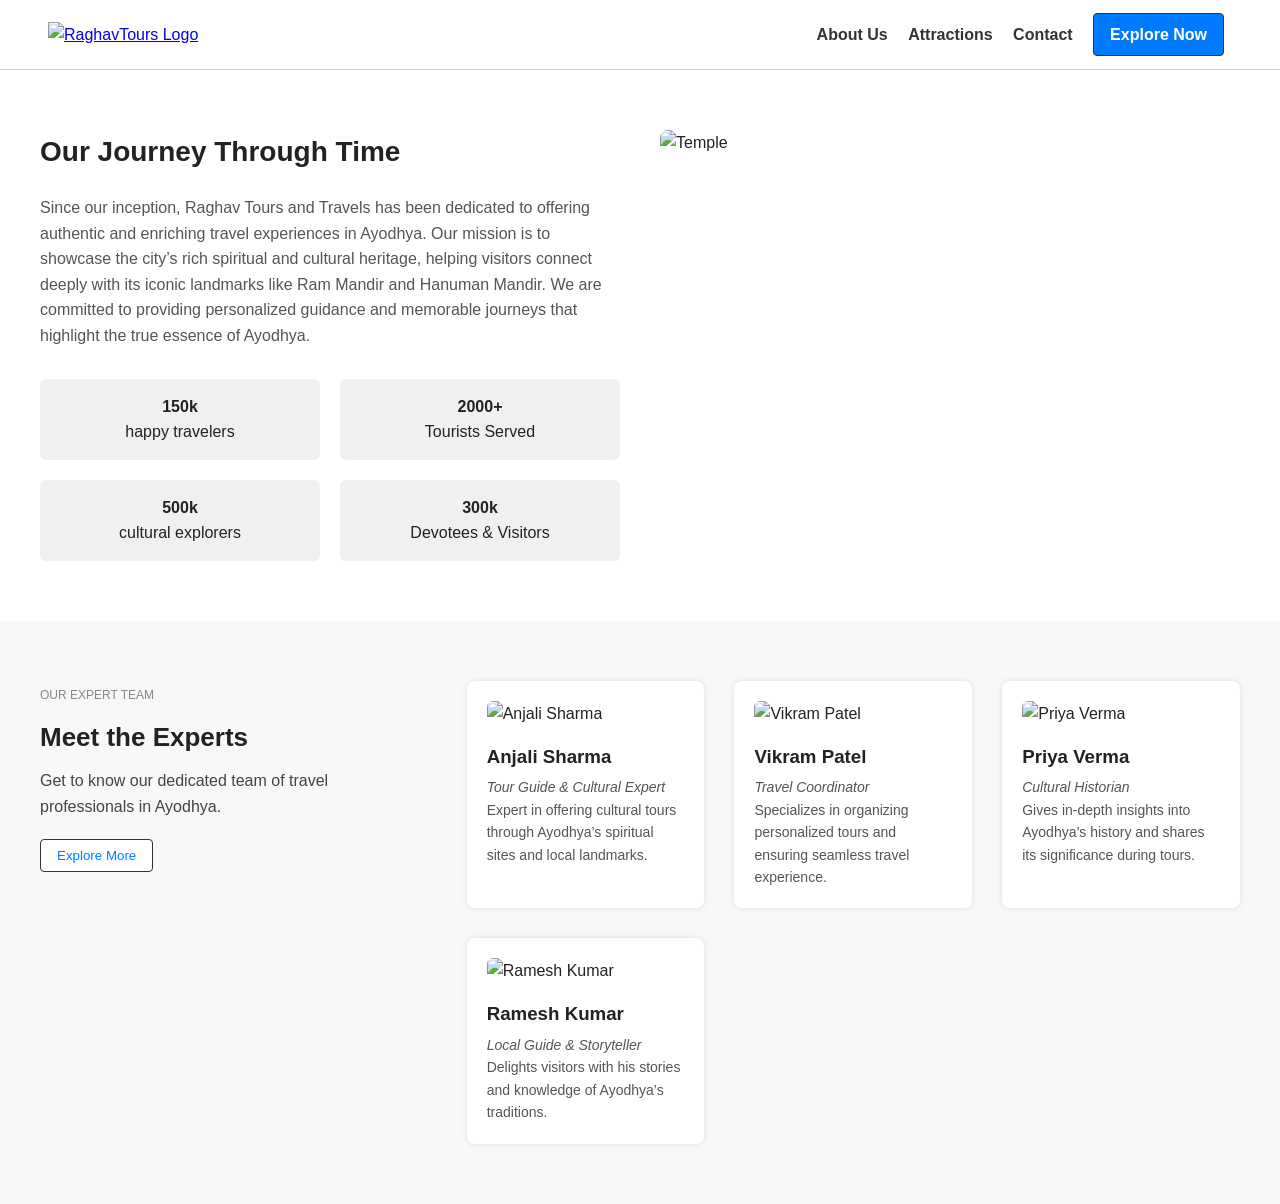
==== about-me/about-me.html @ b932526a "1st commit 1st commit for all files. booking is under development" ====
<!DOCTYPE html>
<html lang="en">
<head>
  <meta charset="UTF-8" />
  <meta name="viewport" content="width=device-width, initial-scale=1.0"/>
  <title>RaghavTours</title>
  <link rel="stylesheet" href="about-me-styles.css" />
</head>
<body>

  <!-- Header -->
  <header>
      <div class="logo-container">
        <a href="D:\PROJ_1\PROJ_3\index.html"><img src="D:\PROJ_1\PROJ_3\logo.png" alt="RaghavTours Logo" class="logo" /></a>
      </div>
      <nav>
        <a href="D:\PROJ_1\PROJ_3\about-me\about-me.html">About Us</a>
        <a href="#attractions">Attractions</a>
        <a href="D:\PROJ_1\PROJ_3\contact-us\contact-us.html">Contact</a>
        
        <a href="#" class="btn primary">Explore Now</a>
      </nav>
    </header>

  <!-- Journey Section -->
  <section class="journey">
    <div class="journey-text">
      <h2>Our Journey Through Time</h2>
      <p>
        Since our inception, Raghav Tours and Travels has been dedicated to offering authentic and enriching travel experiences in Ayodhya. Our mission is to showcase the city’s rich spiritual and cultural heritage, helping visitors connect deeply with its iconic landmarks like Ram Mandir and Hanuman Mandir. We are committed to providing personalized guidance and memorable journeys that highlight the true essence of Ayodhya.
      </p>
      <div class="stats">
        <div><strong>150k</strong><br/>happy travelers</div>
        <div><strong>2000+</strong><br/>Tourists Served</div>
        <div><strong>500k</strong><br/>cultural explorers</div>
        <div><strong>300k</strong><br/>Devotees & Visitors</div>
      </div>
    </div>
    <div class="journey-img-container">
      <img src="D:\PROJ_1\PROJ_3\refer\refer-about-me\ram-temple.webp" alt="Temple" class="journey-img" />
    </div>
  </section>

  <!-- Experts Section -->
  <section class="experts">
    <div class="experts-container">
      <div class="experts-text">
        <small>OUR EXPERT TEAM</small>
        <h2>Meet the Experts</h2>
        <p>Get to know our dedicated team of travel professionals in Ayodhya.</p>
        <button class="btn">Explore More</button>
      </div>
      <div class="team">
        <div class="card">
          <img src="https://source.unsplash.com/200x200/?indian-woman,temple" alt="Anjali Sharma" />
          <h3>Anjali Sharma</h3>
          <p><em>Tour Guide & Cultural Expert</em></p>
          <p>Expert in offering cultural tours through Ayodhya’s spiritual sites and local landmarks.</p>
        </div>
        <div class="card">
          <img src="https://source.unsplash.com/200x200/?man,map" alt="Vikram Patel" />
          <h3>Vikram Patel</h3>
          <p><em>Travel Coordinator</em></p>
          <p>Specializes in organizing personalized tours and ensuring seamless travel experience.</p>
        </div>
        <div class="card">
          <img src="https://source.unsplash.com/200x200/?woman,reading" alt="Priya Verma" />
          <h3>Priya Verma</h3>
          <p><em>Cultural Historian</em></p>
          <p>Gives in-depth insights into Ayodhya’s history and shares its significance during tours.</p>
        </div>
        <div class="card">
          <img src="https://source.unsplash.com/200x200/?indian-man,street" alt="Ramesh Kumar" />
          <h3>Ramesh Kumar</h3>
          <p><em>Local Guide & Storyteller</em></p>
          <p>Delights visitors with his stories and knowledge of Ayodhya’s traditions.</p>
        </div>
      </div>
    </div>
  </section>

</body>
</html>
---- about-me/about-me-styles.css ----
* {
  box-sizing: border-box;
  margin: 0;
  padding: 0;
}

body {
  font-family: 'Segoe UI', sans-serif;
  line-height: 1.6;
  color: #222;
  background: #fff;
}

header {
    display: flex;
    justify-content: space-between;
    align-items: center;
    padding: 0.3rem 3rem;
    border-bottom: 1px solid #ccc;
    flex-wrap: wrap;
}

header h1 {
    font-family: 'Playfair Display', serif;
    font-weight: 800;
    font-size: 1.5rem;
}

nav a {
    margin: 0.5rem 0.5rem;
    text-decoration: none;
    color: #333;
    font-weight: 600;
    display: inline-block;
}

.btn {
    padding: 0.5rem 1rem;
    border: 1px solid #007bff;
    color: #007bff;
    background: transparent;
    border-radius: 4px;
    text-decoration: none;
}

.btn.primary {
    background: #007bff;
    color: #fff;
}

.logo-container {
  display: flex;
  align-items: center;
  gap: 10px;
}

.logo {
  height: 80px;
  width: auto;
}


/* Journey Section */
.journey {
  display: flex;
  padding: 60px 40px;
  align-items: flex-start;
  gap: 40px;
  flex-wrap: wrap;
}

.journey-text {
  flex: 1;
  min-width: 300px;
}

.journey-text h2 {
  font-size: 28px;
  margin-bottom: 20px;
}

.journey-text p {
  margin-bottom: 30px;
  color: #555;
}

.stats {
  display: grid;
  grid-template-columns: repeat(2, 1fr);
  gap: 20px;
}

.stats div {
  background: #f0f0f0;
  padding: 15px;
  text-align: center;
  border-radius: 6px;
}

.journey-img-container {
  flex: 1;
  min-width: 300px;
  display: flex;
  justify-content: flex;
}

.journey-img {
  max-width: 100%;
  height: auto;
  border-radius: 8px;
  width: 500px; 
}


/* Experts Section */
.experts {
  background: #f8f8f8;
  padding: 60px 40px;
}

.experts-container {
  display: flex;
  flex-wrap: wrap;
  gap: 40px;
}

.experts-text {
  flex: 1;
  min-width: 250px;
}

.experts-text small {
  font-size: 12px;
  color: #888;
  text-transform: uppercase;
}

.experts-text h2 {
  font-size: 26px;
  margin: 10px 0;
}

.experts-text p {
  margin-bottom: 10px;
  color: #444;
}

.experts-text .btn {
  margin-top: 10px;
}

.team {
  flex: 2;
  display: grid;
  grid-template-columns: repeat(auto-fit, minmax(220px, 1fr));
  gap: 30px;
}

.card {
  background: white;
  padding: 20px;
  border-radius: 8px;
  box-shadow: 0 0 6px rgba(0, 0, 0, 0.1);
  text-align: left;
}

.card img {
  width: 100%;
  border-radius: 6px;
  margin-bottom: 15px;
}

.card h3 {
  margin-bottom: 5px;
}

.card p {
  color: #555;
  font-size: 14px;
}

.btn {
  padding: 8px 16px;
  border: 1px solid #333;
  background: white;
  cursor: pointer;
}

/* ----------------------------------------
   Responsive Design for All Devices
-------------------------------------------*/

/* Tablets (portrait) and below */
@media (max-width: 992px) {
  header {
    flex-direction: column;
    align-items: flex-start;
  }

  nav {
    display: flex;
    flex-wrap: wrap;
    margin-top: 10px;
  }

  .journey {
    flex-direction: column;
    align-items: center;
  }

  .journey-img-container {
    justify-content: center;
  }

  .experts-container {
    flex-direction: column;
    align-items: center;
  }

  .experts-text {
    text-align: center;
  }

  .team {
    grid-template-columns: repeat(auto-fit, minmax(200px, 1fr));
  }
}

/* Phones (landscape and portrait) */
@media (max-width: 768px) {
  .stats {
    grid-template-columns: 1fr;
    text-align: center;
  }

  .journey {
    padding: 30px 20px;
  }

  .experts {
    padding: 30px 20px;
  }

  .btn {
    display: inline-block;
    margin: 5px 0;
  }

  nav a {
    margin: 5px;
  }
}

/* Extra small phones (like old iPhones) */
@media (max-width: 576px) {
  header {
    padding: 1rem;
  }

  .logo {
    height: 60px;
  }

  .journey-text h2,
  .experts-text h2 {
    font-size: 22px;
  }

  .card p {
    font-size: 13px;
  }
}
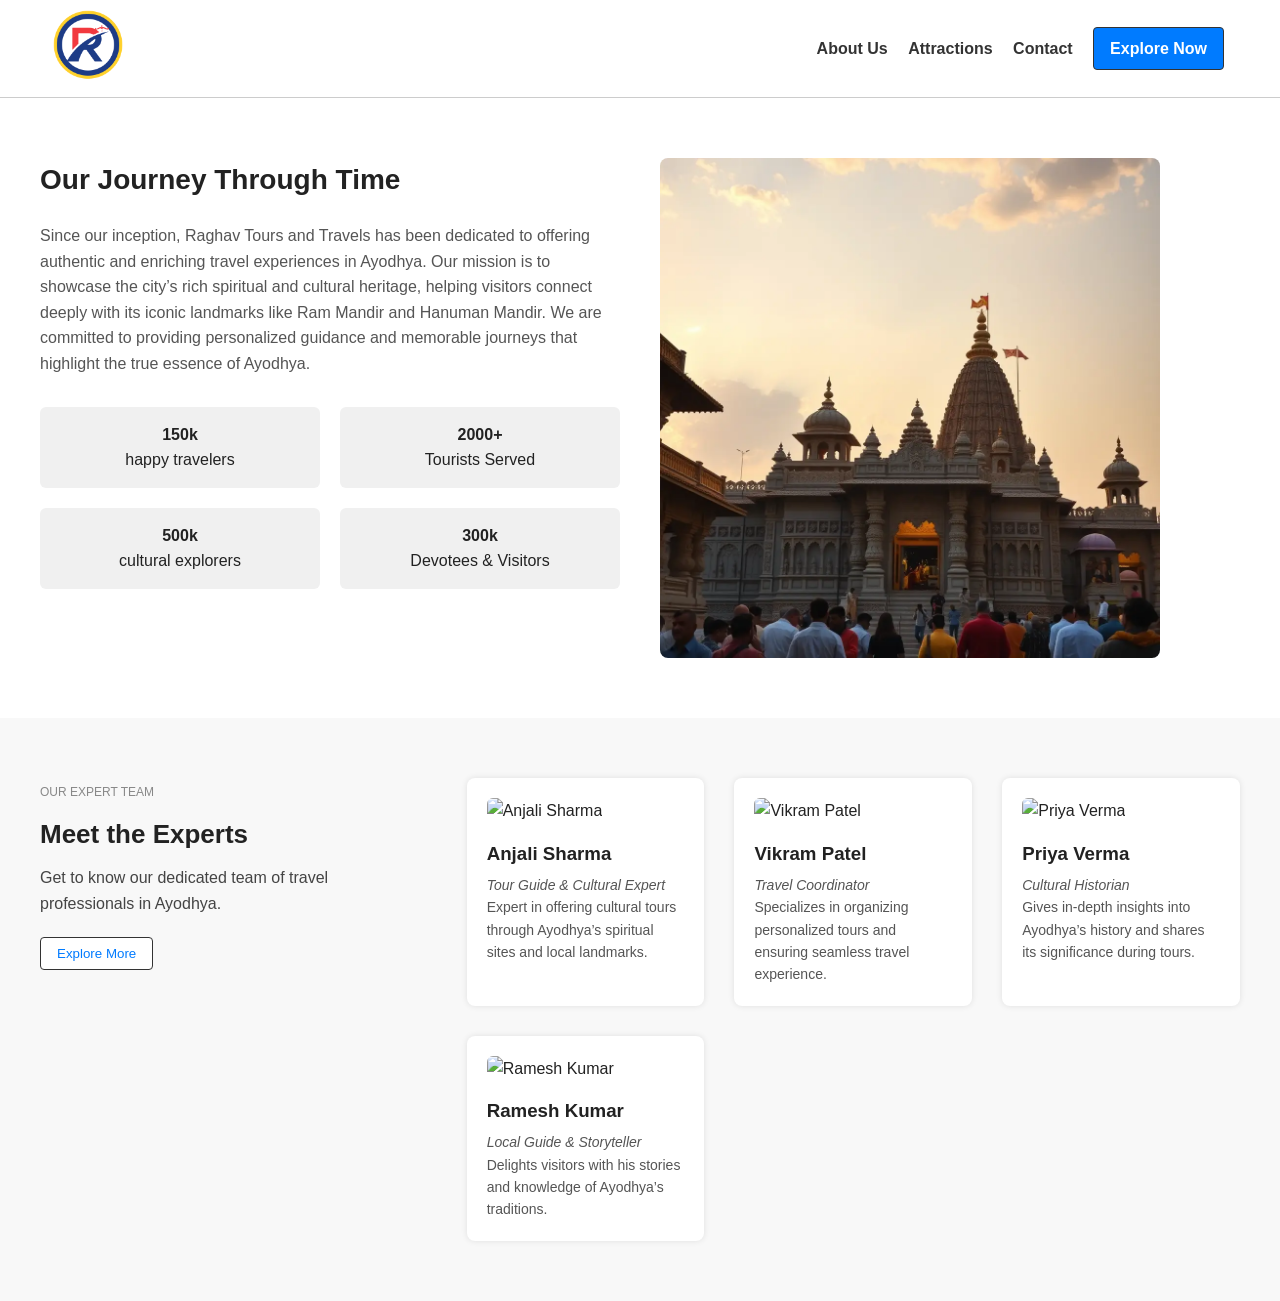
==== commit 6297b0ab: "repairing directories directories ki location sahi se likhi h" ====
--- a/about-me/about-me.html
+++ b/about-me/about-me.html
@@ -11,12 +11,12 @@
   <!-- Header -->
   <header>
       <div class="logo-container">
-        <a href="D:\PROJ_1\PROJ_3\index.html"><img src="D:\PROJ_1\PROJ_3\logo.png" alt="RaghavTours Logo" class="logo" /></a>
+        <a href="..\index.html"><img src="..\logo.png" alt="RaghavTours Logo" class="logo" /></a>
       </div>
       <nav>
-        <a href="D:\PROJ_1\PROJ_3\about-me\about-me.html">About Us</a>
+        <a href="..\about-me\about-me.html">About Us</a>
         <a href="#attractions">Attractions</a>
-        <a href="D:\PROJ_1\PROJ_3\contact-us\contact-us.html">Contact</a>
+        <a href="..\contact-us\contact-us.html">Contact</a>
         
         <a href="#" class="btn primary">Explore Now</a>
       </nav>
@@ -37,7 +37,7 @@
       </div>
     </div>
     <div class="journey-img-container">
-      <img src="D:\PROJ_1\PROJ_3\refer\refer-about-me\ram-temple.webp" alt="Temple" class="journey-img" />
+      <img src="..\refer\refer-about-me\ram-temple.webp" alt="Temple" class="journey-img" />
     </div>
   </section>
 
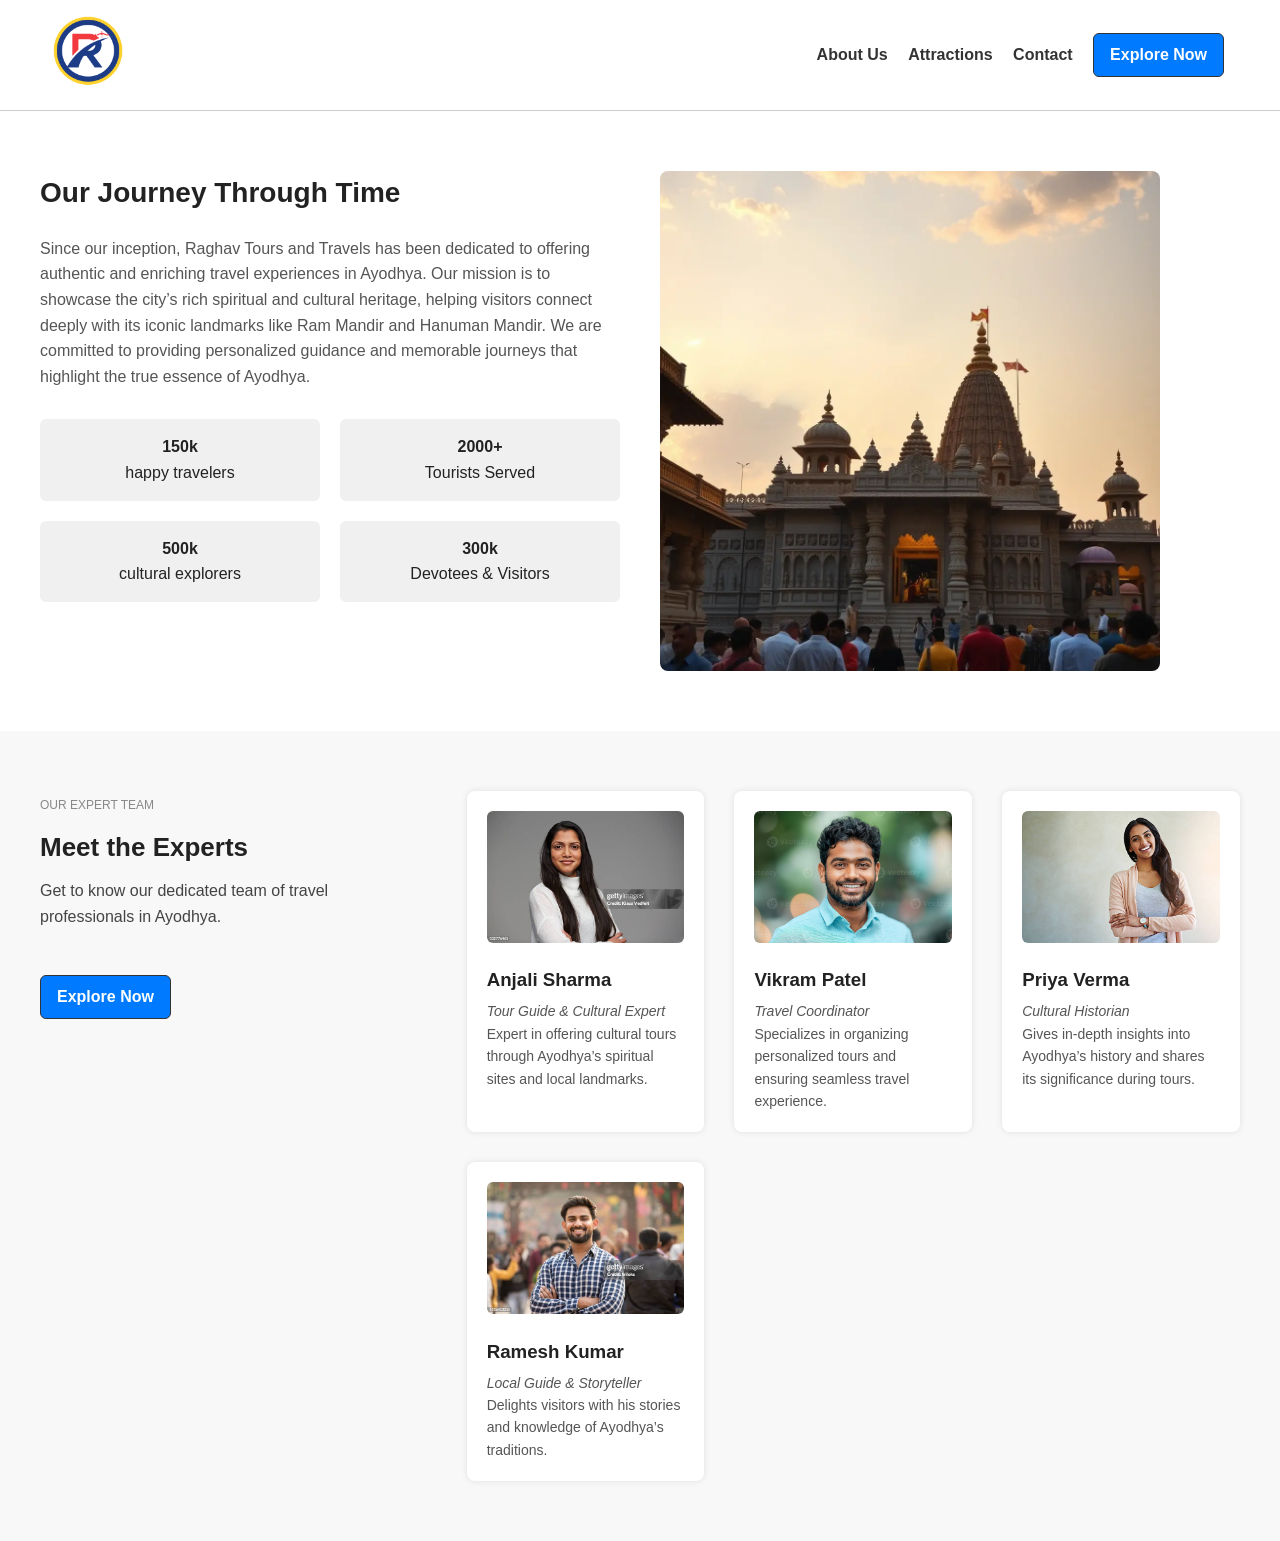
==== commit 4d00c0d7: "header,directories, overall effects header updated, directories corrected, overall effects added" ====
--- a/about-me/about-me.html
+++ b/about-me/about-me.html
@@ -47,30 +47,30 @@
       <div class="experts-text">
         <small>OUR EXPERT TEAM</small>
         <h2>Meet the Experts</h2>
-        <p>Get to know our dedicated team of travel professionals in Ayodhya.</p>
-        <button class="btn">Explore More</button>
+        <p>Get to know our dedicated team of travel professionals in Ayodhya.</p><br>
+        <a href="#" class="btn primary">Explore Now</a>
       </div>
       <div class="team">
         <div class="card">
-          <img src="https://source.unsplash.com/200x200/?indian-woman,temple" alt="Anjali Sharma" />
+          <img src="../refer/employees/anjali-sharma.jpg" alt="Anjali Sharma" />
           <h3>Anjali Sharma</h3>
           <p><em>Tour Guide & Cultural Expert</em></p>
           <p>Expert in offering cultural tours through Ayodhya’s spiritual sites and local landmarks.</p>
         </div>
         <div class="card">
-          <img src="https://source.unsplash.com/200x200/?man,map" alt="Vikram Patel" />
+          <img src="../refer/employees/Vikram-Patel.jpg" alt="Vikram Patel" />
           <h3>Vikram Patel</h3>
           <p><em>Travel Coordinator</em></p>
           <p>Specializes in organizing personalized tours and ensuring seamless travel experience.</p>
         </div>
         <div class="card">
-          <img src="https://source.unsplash.com/200x200/?woman,reading" alt="Priya Verma" />
+          <img src="../refer/employees/Priya-Patel.jpg" alt="Priya Verma" />
           <h3>Priya Verma</h3>
           <p><em>Cultural Historian</em></p>
           <p>Gives in-depth insights into Ayodhya’s history and shares its significance during tours.</p>
         </div>
         <div class="card">
-          <img src="https://source.unsplash.com/200x200/?indian-man,street" alt="Ramesh Kumar" />
+          <img src="../refer/employees/Ramesh-Kumar.jpg" alt="Ramesh Kumar" />
           <h3>Ramesh Kumar</h3>
           <p><em>Local Guide & Storyteller</em></p>
           <p>Delights visitors with his stories and knowledge of Ayodhya’s traditions.</p>
@@ -79,5 +79,16 @@
     </div>
   </section>
 
+  <script>
+      window.addEventListener("scroll", function () {
+        const header = document.querySelector("header");
+        if (window.scrollY > 60) {
+          header.classList.add("shrink");
+        } else {
+          header.classList.remove("shrink");
+        }
+      });
+    </script>
+
 </body>
 </html>
--- a/about-me/about-me-styles.css
+++ b/about-me/about-me-styles.css
@@ -11,13 +11,35 @@
   background: #fff;
 }
 
+/* Base Header Style */
 header {
-    display: flex;
-    justify-content: space-between;
-    align-items: center;
-    padding: 0.3rem 3rem;
-    border-bottom: 1px solid #ccc;
-    flex-wrap: wrap;
+  position: sticky;
+  top: 0;
+  z-index: 1000;
+  background: #fff;
+  padding: 0.7rem 3rem;  
+  transition: all 0.3s ease;
+  display: flex;
+  justify-content: space-between;
+  align-items: center;
+  flex-wrap: wrap;
+  border-bottom: 1px solid #ccc;
+}
+
+/* Shrinked Header Style */
+header.shrink {
+  padding: 0.2rem 1rem;  /* smaller padding when scrolled */
+  box-shadow: 0 2px 8px rgba(0, 0, 0, 0.1);
+}
+
+/* Logo scaling */
+.logo {
+  height: 80px;
+  width: auto;
+  transition: transform 0.3s ease;
+}
+header.shrink .logo {
+  transform: scale(0.85);
 }
 
 header h1 {
@@ -34,18 +56,31 @@
     display: inline-block;
 }
 
+/* Base button style */
 .btn {
-    padding: 0.5rem 1rem;
-    border: 1px solid #007bff;
-    color: #007bff;
-    background: transparent;
-    border-radius: 4px;
-    text-decoration: none;
-}
-
+  padding: 0.5rem 1.2rem;
+  border: 2px solid #007bff;
+  color: #007bff;
+  background: transparent;
+  border-radius: 6px;
+  text-decoration: none;
+  font-weight: bold;
+  transition: all 0.3s ease;
+  display: inline-block;
+}
+
+/* Primary style for Explore Now */
 .btn.primary {
-    background: #007bff;
-    color: #fff;
+  background: #007bff;
+  color: #fff;
+}
+
+/* Hover effect for all buttons */
+.btn:hover {
+  background-color: #0056b3;
+  color: #fff;
+  transform: scale(1.05);
+  box-shadow: 0 4px 12px rgba(0, 123, 255, 0.3);
 }
 
 .logo-container {
@@ -270,3 +305,14 @@
     font-size: 13px;
   }
 }
+
+/* image styles on hovering magnify */
+.logo {
+    transition: transform 0.4s ease, box-shadow 0.3s ease;
+    border-radius: 1000px;
+}
+
+.logo:hover {
+    transform: scale(1.05);
+    box-shadow: 0 10px 20px rgba(0, 0, 0, 0.15);
+}
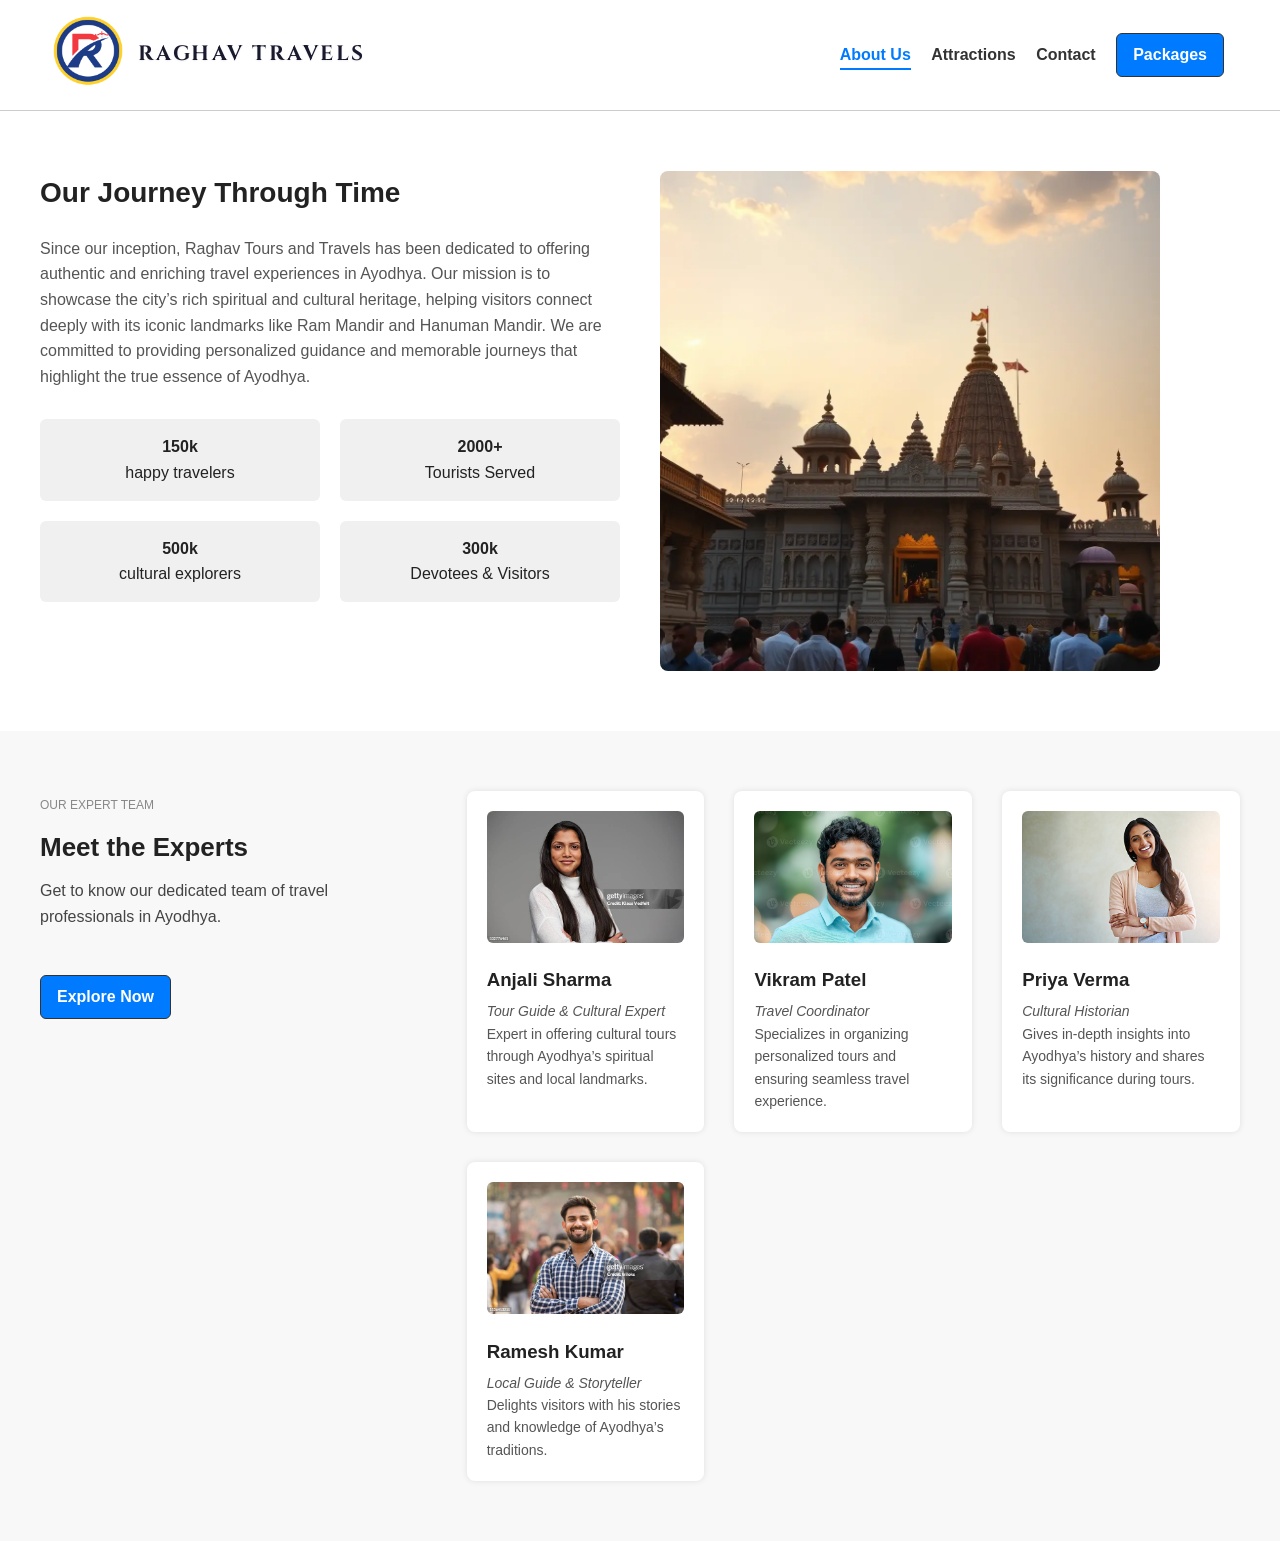
==== commit 156c59ec: "new new" ====
--- a/about-me/about-me.html
+++ b/about-me/about-me.html
@@ -4,6 +4,7 @@
   <meta charset="UTF-8" />
   <meta name="viewport" content="width=device-width, initial-scale=1.0"/>
   <title>RaghavTours</title>
+  <link href="https://fonts.googleapis.com/css2?family=Playfair+Display:wght@600;800&family=Open+Sans:wght@400;600&family=Cinzel:wght@700;900&display=swap" rel="stylesheet" />
   <link rel="stylesheet" href="about-me-styles.css" />
 </head>
 <body>
@@ -11,14 +12,15 @@
   <!-- Header -->
   <header>
       <div class="logo-container">
-        <a href="..\index.html"><img src="..\logo.png" alt="RaghavTours Logo" class="logo" /></a>
+        <a href="../index.html"><img src="../logo.png" alt="RaghavTours Logo" class="logo" /></a>
+        <span class="brand-name">RAGHAV TRAVELS</span>
       </div>
-      <nav>
-        <a href="..\about-me\about-me.html">About Us</a>
-        <a href="#attractions">Attractions</a>
-        <a href="..\contact-us\contact-us.html">Contact</a>
-        
-        <a href="#" class="btn primary">Explore Now</a>
+      <button class="nav-toggle" id="navToggle" aria-label="Toggle navigation">&#9776;</button>
+      <nav id="mainNav">
+        <a href="../about-me/about-me.html" class="active">About Us</a>
+        <a href="../attractions/attractions.html">Attractions</a>
+        <a href="../contact-us/contact-us.html">Contact</a>
+        <a href="../Packages/packages-index.html" class="btn primary">Packages</a>
       </nav>
     </header>
 
@@ -80,6 +82,9 @@
   </section>
 
   <script>
+      const navToggle = document.getElementById('navToggle');
+      const mainNav = document.getElementById('mainNav');
+      navToggle.addEventListener('click', () => mainNav.classList.toggle('open'));
       window.addEventListener("scroll", function () {
         const header = document.querySelector("header");
         if (window.scrollY > 60) {
--- a/about-me/about-me-styles.css
+++ b/about-me/about-me-styles.css
@@ -316,3 +316,60 @@
     transform: scale(1.05);
     box-shadow: 0 10px 20px rgba(0, 0, 0, 0.15);
 }
+
+/* Brand name beside logo */
+.brand-name {
+    font-family: 'Cinzel', serif;
+    font-weight: 700;
+    font-size: 1.3rem;
+    letter-spacing: 0.12em;
+    color: #1a1a2e;
+    white-space: nowrap;
+    text-shadow: 0 1px 2px rgba(0,0,0,0.07);
+    transition: font-size 0.3s;
+}
+header.shrink .brand-name { font-size: 1rem; }
+
+/* Nav underline hover */
+nav a:not(.btn) {
+    position: relative;
+    padding-bottom: 2px;
+    transition: color 0.2s;
+}
+nav a:not(.btn)::after {
+    content: '';
+    position: absolute; left: 0; bottom: 0;
+    width: 0; height: 2px;
+    background: #007bff;
+    transition: width 0.25s;
+}
+nav a:not(.btn):hover::after, nav a.active:not(.btn)::after { width: 100%; }
+nav a:not(.btn):hover, nav a.active { color: #007bff; }
+
+/* Hamburger toggle */
+.nav-toggle {
+    display: none;
+    background: none; border: none;
+    font-size: 1.7rem; cursor: pointer;
+    color: #333; padding: 0.3rem; line-height: 1;
+}
+
+@media (max-width: 768px) {
+    header { flex-wrap: nowrap; padding: 0.6rem 1.2rem; }
+    .logo-container { flex: 1; }
+    .nav-toggle { display: block; }
+    nav {
+        display: none; width: 100%;
+        flex-direction: column; align-items: flex-start;
+        padding: 0.8rem 0; border-top: 1px solid #eee;
+        margin-top: 0.5rem; background: #fff;
+    }
+    nav.open { display: flex; }
+    nav a { width: 100%; padding: 0.5rem 0; margin: 0.1rem 0; border-bottom: 1px solid #f0f0f0; }
+    nav a.btn { border: 2px solid #007bff; padding: 0.5rem 1rem; margin-top: 0.5rem; border-radius: 6px; }
+    header { flex-wrap: wrap; }
+    .brand-name { font-size: 1rem; }
+}
+@media (max-width: 480px) {
+    .brand-name { font-size: 0.85rem; letter-spacing: 0.06em; }
+}
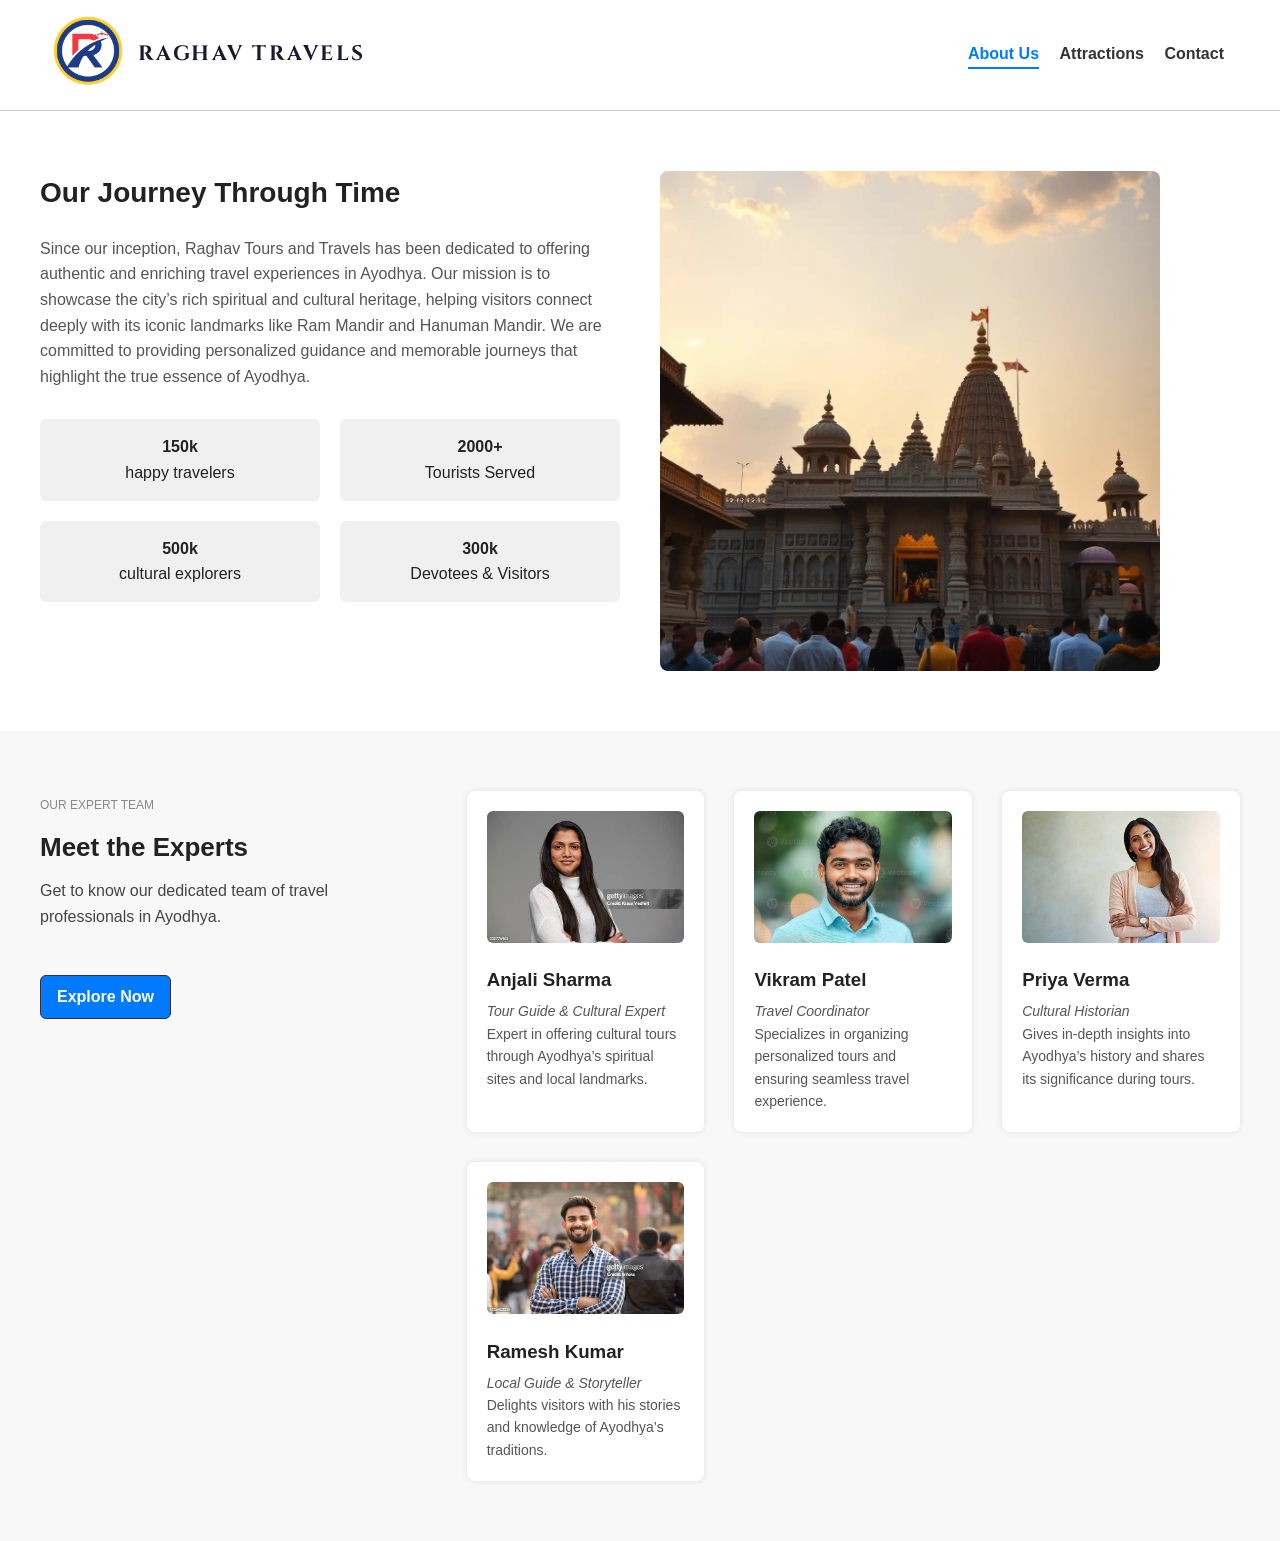
==== commit bb785a94: "buttons removeds" ====
--- a/about-me/about-me.html
+++ b/about-me/about-me.html
@@ -20,7 +20,6 @@
         <a href="../about-me/about-me.html" class="active">About Us</a>
         <a href="../attractions/attractions.html">Attractions</a>
         <a href="../contact-us/contact-us.html">Contact</a>
-        <a href="../Packages/packages-index.html" class="btn primary">Packages</a>
       </nav>
     </header>
 
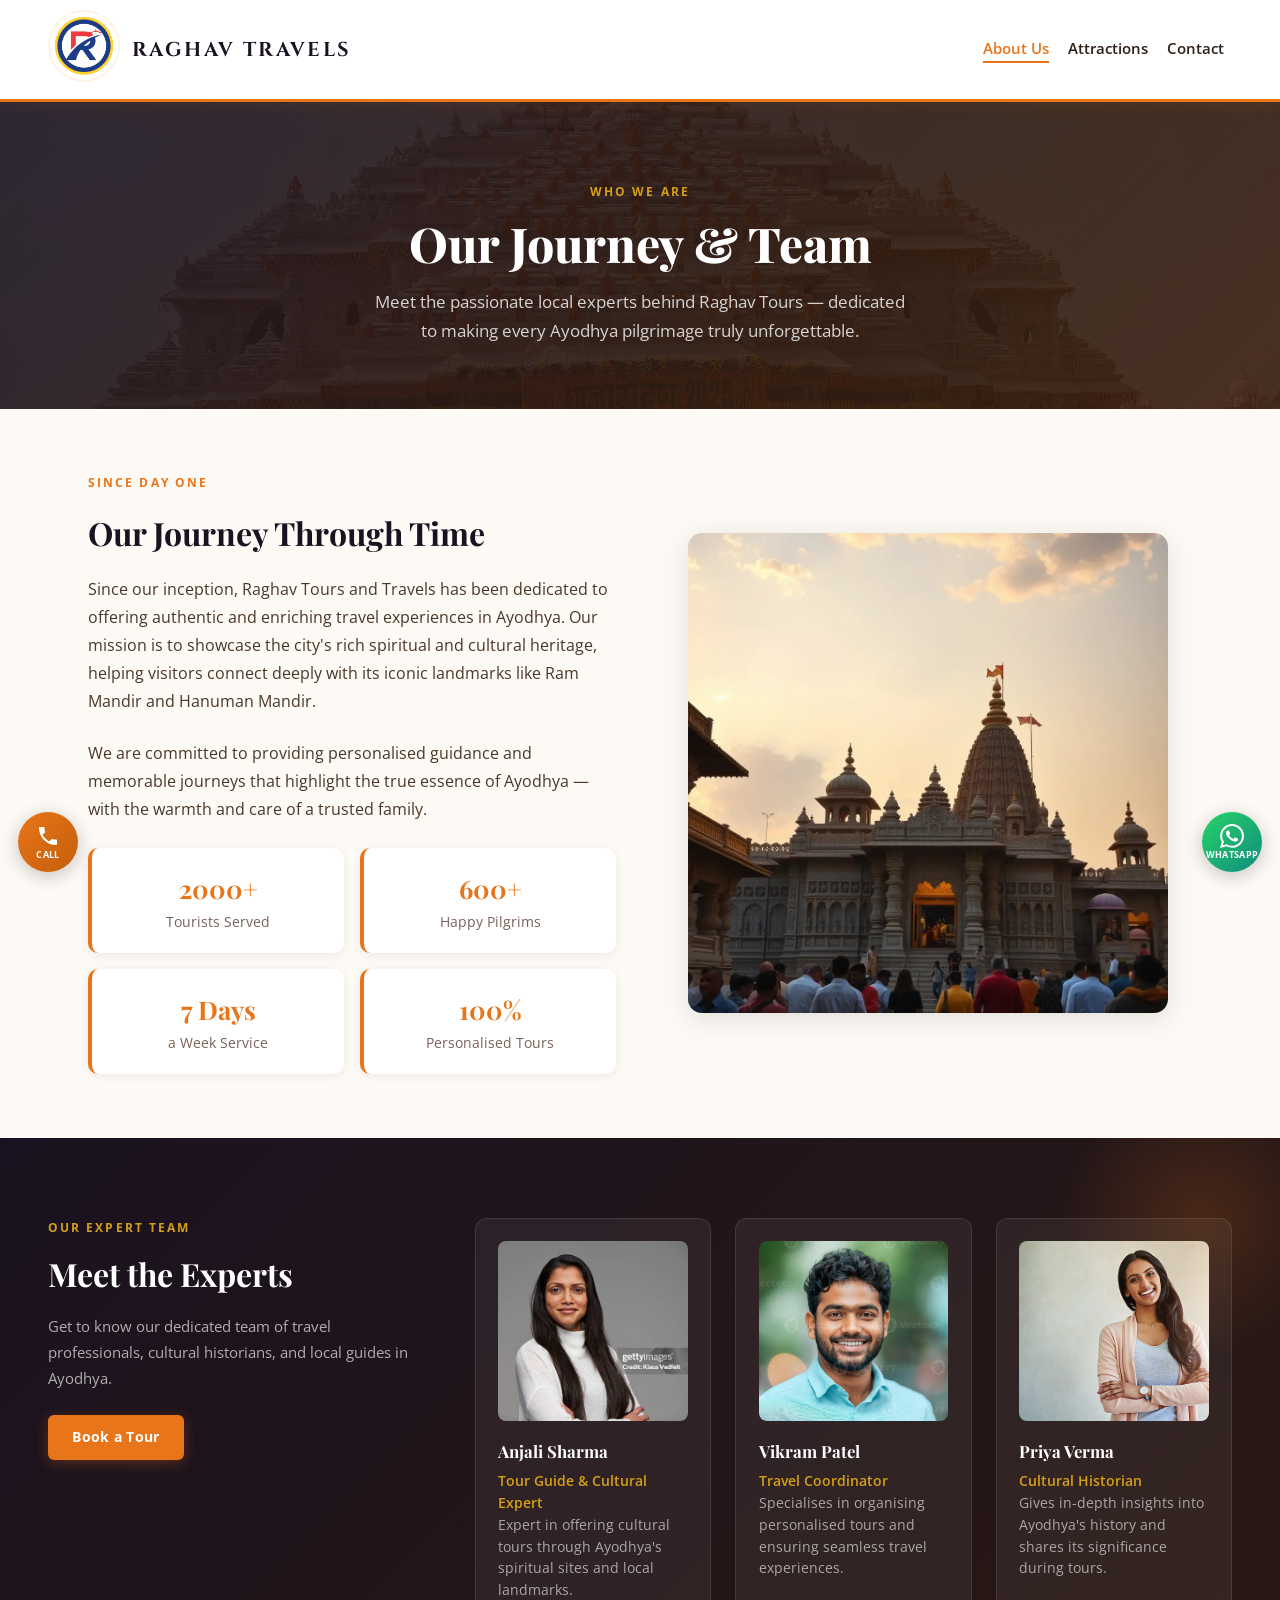
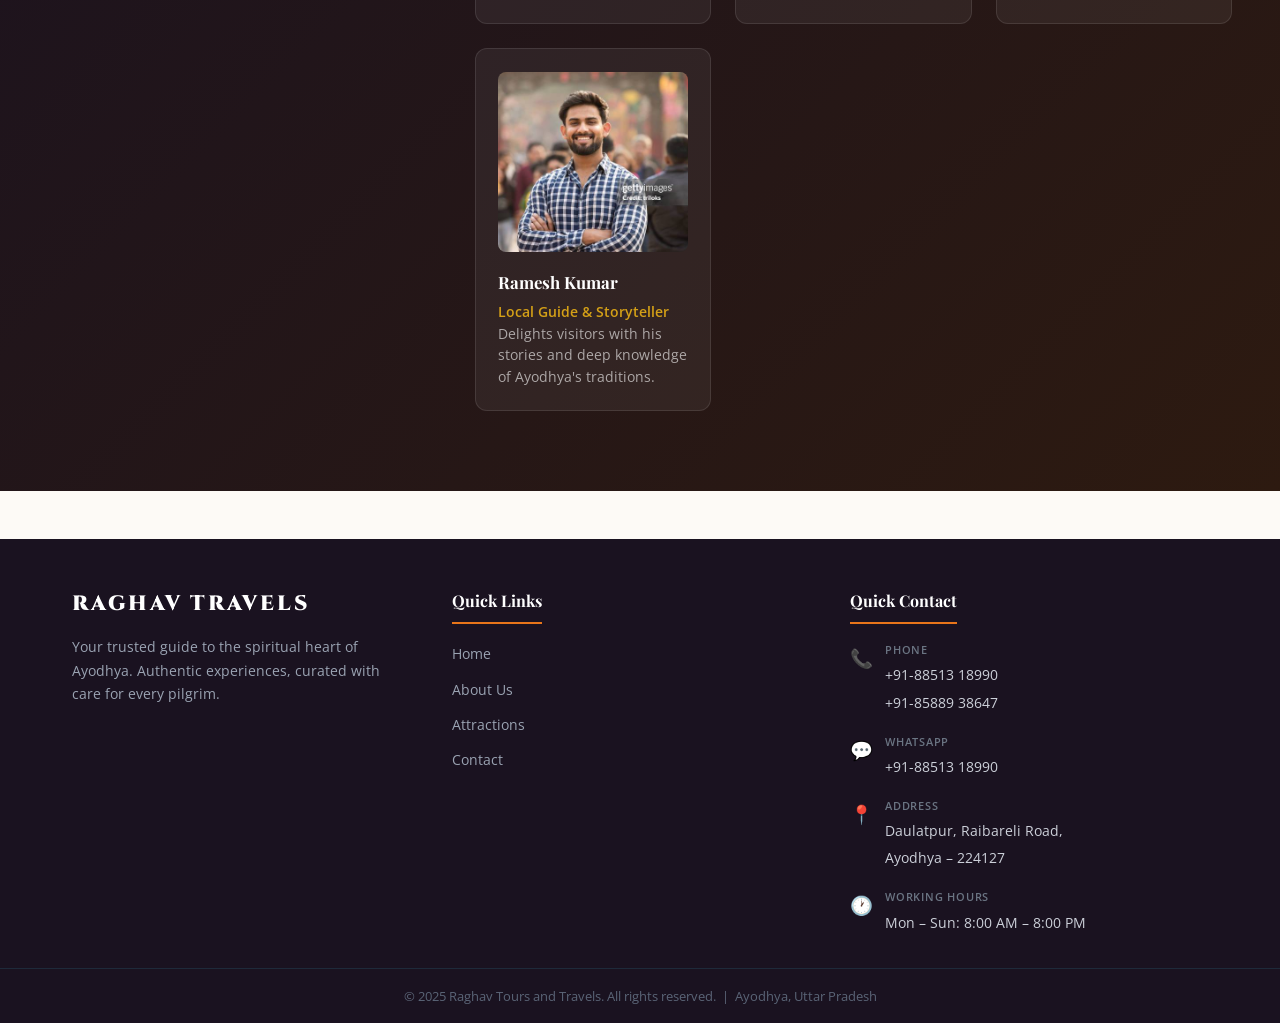
==== commit 4f1f22e7: "centralize" ====
--- a/about-me/about-me.html
+++ b/about-me/about-me.html
@@ -3,7 +3,7 @@
 <head>
   <meta charset="UTF-8" />
   <meta name="viewport" content="width=device-width, initial-scale=1.0"/>
-  <title>RaghavTours</title>
+  <title>About Us — Raghav Tours & Travels</title>
   <link href="https://fonts.googleapis.com/css2?family=Playfair+Display:wght@600;800&family=Open+Sans:wght@400;600&family=Cinzel:wght@700;900&display=swap" rel="stylesheet" />
   <link rel="stylesheet" href="about-me-styles.css" />
 </head>
@@ -11,88 +11,165 @@
 
   <!-- Header -->
   <header>
-      <div class="logo-container">
-        <a href="../index.html"><img src="../logo.png" alt="RaghavTours Logo" class="logo" /></a>
-        <span class="brand-name">RAGHAV TRAVELS</span>
-      </div>
-      <button class="nav-toggle" id="navToggle" aria-label="Toggle navigation">&#9776;</button>
-      <nav id="mainNav">
-        <a href="../about-me/about-me.html" class="active">About Us</a>
-        <a href="../attractions/attractions.html">Attractions</a>
-        <a href="../contact-us/contact-us.html">Contact</a>
-      </nav>
-    </header>
+    <div class="logo-container">
+      <a href="../index.html"><img src="../logo.png" alt="RaghavTours Logo" class="logo" /></a>
+      <span class="brand-name">RAGHAV TRAVELS</span>
+    </div>
+    <button class="nav-toggle" id="navToggle" aria-label="Toggle navigation">&#9776;</button>
+    <nav id="mainNav">
+      <a href="about-me.html" class="active">About Us</a>
+      <a href="../attractions/attractions.html">Attractions</a>
+      <a href="../contact-us/contact-us.html">Contact</a>
+    </nav>
+  </header>
+
+  <!-- Page Hero -->
+  <section class="page-hero">
+    <div class="page-hero-content">
+      <span class="eyebrow">Who We Are</span>
+      <h1>Our Journey &amp; Team</h1>
+      <p>Meet the passionate local experts behind Raghav Tours — dedicated to making every Ayodhya pilgrimage truly unforgettable.</p>
+    </div>
+  </section>
 
   <!-- Journey Section -->
   <section class="journey">
     <div class="journey-text">
+      <span class="eyebrow" style="color:var(--saffron);">Since Day One</span>
       <h2>Our Journey Through Time</h2>
       <p>
-        Since our inception, Raghav Tours and Travels has been dedicated to offering authentic and enriching travel experiences in Ayodhya. Our mission is to showcase the city’s rich spiritual and cultural heritage, helping visitors connect deeply with its iconic landmarks like Ram Mandir and Hanuman Mandir. We are committed to providing personalized guidance and memorable journeys that highlight the true essence of Ayodhya.
+        Since our inception, Raghav Tours and Travels has been dedicated to offering authentic and enriching travel experiences in Ayodhya. Our mission is to showcase the city's rich spiritual and cultural heritage, helping visitors connect deeply with its iconic landmarks like Ram Mandir and Hanuman Mandir.
       </p>
+      <p>We are committed to providing personalised guidance and memorable journeys that highlight the true essence of Ayodhya — with the warmth and care of a trusted family.</p>
       <div class="stats">
-        <div><strong>150k</strong><br/>happy travelers</div>
-        <div><strong>2000+</strong><br/>Tourists Served</div>
-        <div><strong>500k</strong><br/>cultural explorers</div>
-        <div><strong>300k</strong><br/>Devotees & Visitors</div>
+        <div><strong>2000+</strong>Tourists Served</div>
+        <div><strong>600+</strong>Happy Pilgrims</div>
+        <div><strong>7 Days</strong>a Week Service</div>
+        <div><strong>100%</strong>Personalised Tours</div>
       </div>
     </div>
     <div class="journey-img-container">
-      <img src="..\refer\refer-about-me\ram-temple.webp" alt="Temple" class="journey-img" />
+      <img src="../refer/refer-about-me/ram-temple.webp" alt="Ram Temple Ayodhya" class="journey-img" />
     </div>
   </section>
 
-  <!-- Experts Section -->
+  <!-- Team Section -->
   <section class="experts">
     <div class="experts-container">
       <div class="experts-text">
-        <small>OUR EXPERT TEAM</small>
+        <small>Our Expert Team</small>
         <h2>Meet the Experts</h2>
-        <p>Get to know our dedicated team of travel professionals in Ayodhya.</p><br>
-        <a href="#" class="btn primary">Explore Now</a>
+        <p>Get to know our dedicated team of travel professionals, cultural historians, and local guides in Ayodhya.</p>
+        <a href="../contact-us/contact-us.html" class="btn primary">Book a Tour</a>
       </div>
       <div class="team">
         <div class="card">
           <img src="../refer/employees/anjali-sharma.jpg" alt="Anjali Sharma" />
           <h3>Anjali Sharma</h3>
-          <p><em>Tour Guide & Cultural Expert</em></p>
-          <p>Expert in offering cultural tours through Ayodhya’s spiritual sites and local landmarks.</p>
+          <p><em>Tour Guide &amp; Cultural Expert</em></p>
+          <p>Expert in offering cultural tours through Ayodhya's spiritual sites and local landmarks.</p>
         </div>
         <div class="card">
           <img src="../refer/employees/Vikram-Patel.jpg" alt="Vikram Patel" />
           <h3>Vikram Patel</h3>
           <p><em>Travel Coordinator</em></p>
-          <p>Specializes in organizing personalized tours and ensuring seamless travel experience.</p>
+          <p>Specialises in organising personalised tours and ensuring seamless travel experiences.</p>
         </div>
         <div class="card">
           <img src="../refer/employees/Priya-Patel.jpg" alt="Priya Verma" />
           <h3>Priya Verma</h3>
           <p><em>Cultural Historian</em></p>
-          <p>Gives in-depth insights into Ayodhya’s history and shares its significance during tours.</p>
+          <p>Gives in-depth insights into Ayodhya's history and shares its significance during tours.</p>
         </div>
         <div class="card">
           <img src="../refer/employees/Ramesh-Kumar.jpg" alt="Ramesh Kumar" />
           <h3>Ramesh Kumar</h3>
-          <p><em>Local Guide & Storyteller</em></p>
-          <p>Delights visitors with his stories and knowledge of Ayodhya’s traditions.</p>
+          <p><em>Local Guide &amp; Storyteller</em></p>
+          <p>Delights visitors with his stories and deep knowledge of Ayodhya's traditions.</p>
         </div>
       </div>
     </div>
   </section>
 
+  <!-- Footer -->
+  <footer class="site-footer">
+    <div class="footer-inner">
+      <div class="footer-brand">
+        <span class="footer-logo-name">RAGHAV TRAVELS</span>
+        <p class="footer-tagline">Your trusted guide to the spiritual heart of Ayodhya. Authentic experiences, curated with care for every pilgrim.</p>
+      </div>
+      <div class="footer-col">
+        <h4 class="footer-heading">Quick Links</h4>
+        <ul class="footer-links">
+          <li><a href="../index.html">Home</a></li>
+          <li><a href="about-me.html">About Us</a></li>
+          <li><a href="../attractions/attractions.html">Attractions</a></li>
+          <li><a href="../contact-us/contact-us.html">Contact</a></li>
+        </ul>
+      </div>
+      <div class="footer-col">
+        <h4 class="footer-heading">Quick Contact</h4>
+        <ul class="footer-contact-list">
+          <li>
+            <span class="fc-icon">📞</span>
+            <div>
+              <span class="fc-label">Phone</span>
+              <a href="tel:+918851318990" class="fc-value">+91-88513 18990</a><br/>
+              <a href="tel:+918588938647" class="fc-value">+91-85889 38647</a>
+            </div>
+          </li>
+          <li>
+            <span class="fc-icon">💬</span>
+            <div>
+              <span class="fc-label">WhatsApp</span>
+              <a href="https://wa.me/918851318990" target="_blank" class="fc-value">+91-88513 18990</a>
+            </div>
+          </li>
+          <li>
+            <span class="fc-icon">📍</span>
+            <div>
+              <span class="fc-label">Address</span>
+              <span class="fc-value">Daulatpur, Raibareli Road,<br/>Ayodhya – 224127</span>
+            </div>
+          </li>
+          <li>
+            <span class="fc-icon">🕐</span>
+            <div>
+              <span class="fc-label">Working Hours</span>
+              <span class="fc-value">Mon – Sun: 8:00 AM – 8:00 PM</span>
+            </div>
+          </li>
+        </ul>
+      </div>
+    </div>
+    <div class="footer-bottom">
+      © 2025 Raghav Tours and Travels. All rights reserved. &nbsp;|&nbsp; Ayodhya, Uttar Pradesh
+    </div>
+  </footer>
+
+  <!-- Floating Action Buttons -->
+  <div class="fab-container">
+    <a href="tel:+918851318990" class="fab fab-phone" title="Call Us" aria-label="Call Us">
+      <svg xmlns="http://www.w3.org/2000/svg" viewBox="0 0 24 24" fill="white" width="24" height="24"><path d="M6.6 10.8c1.4 2.8 3.8 5.1 6.6 6.6l2.2-2.2c.3-.3.7-.4 1-.2 1.1.4 2.3.6 3.6.6.6 0 1 .4 1 1V20c0 .6-.4 1-1 1-9.4 0-17-7.6-17-17 0-.6.4-1 1-1h3.5c.6 0 1 .4 1 1 0 1.3.2 2.5.6 3.6.1.3 0 .7-.2 1L6.6 10.8z"/></svg>
+      <span class="fab-label">Call</span>
+    </a>
+    <a href="https://wa.me/918851318990" target="_blank" rel="noopener" class="fab fab-whatsapp" title="WhatsApp Us" aria-label="WhatsApp Us">
+      <svg xmlns="http://www.w3.org/2000/svg" viewBox="0 0 24 24" fill="white" width="24" height="24"><path d="M17.472 14.382c-.297-.149-1.758-.867-2.03-.967-.273-.099-.471-.148-.67.15-.197.297-.767.966-.94 1.164-.173.199-.347.223-.644.075-.297-.15-1.255-.463-2.39-1.475-.883-.788-1.48-1.761-1.653-2.059-.173-.297-.018-.458.13-.606.134-.133.298-.347.446-.52.149-.174.198-.298.298-.497.099-.198.05-.371-.025-.52-.075-.149-.669-1.612-.916-2.207-.242-.579-.487-.5-.669-.51-.173-.008-.371-.01-.57-.01-.198 0-.52.074-.792.372-.272.297-1.04 1.016-1.04 2.479 0 1.462 1.065 2.875 1.213 3.074.149.198 2.096 3.2 5.077 4.487.709.306 1.262.489 1.694.625.712.227 1.36.195 1.871.118.571-.085 1.758-.719 2.006-1.413.248-.694.248-1.289.173-1.413-.074-.124-.272-.198-.57-.347m-5.421 7.403h-.004a9.87 9.87 0 01-5.031-1.378l-.361-.214-3.741.982.998-3.648-.235-.374a9.86 9.86 0 01-1.51-5.26c.001-5.45 4.436-9.884 9.888-9.884 2.64 0 5.122 1.03 6.988 2.898a9.825 9.825 0 012.893 6.994c-.003 5.45-4.437 9.884-9.885 9.884m8.413-18.297A11.815 11.815 0 0012.05 0C5.495 0 .16 5.335.157 11.892c0 2.096.547 4.142 1.588 5.945L.057 24l6.305-1.654a11.882 11.882 0 005.683 1.448h.005c6.554 0 11.89-5.335 11.893-11.893a11.821 11.821 0 00-3.48-8.413z"/></svg>
+      <span class="fab-label">WhatsApp</span>
+    </a>
+  </div>
+  <button id="scrollTopBtn" title="Back to top">↑</button>
+
   <script>
-      const navToggle = document.getElementById('navToggle');
-      const mainNav = document.getElementById('mainNav');
-      navToggle.addEventListener('click', () => mainNav.classList.toggle('open'));
-      window.addEventListener("scroll", function () {
-        const header = document.querySelector("header");
-        if (window.scrollY > 60) {
-          header.classList.add("shrink");
-        } else {
-          header.classList.remove("shrink");
-        }
-      });
-    </script>
-
+    const navToggle = document.getElementById('navToggle');
+    const mainNav = document.getElementById('mainNav');
+    navToggle.addEventListener('click', () => mainNav.classList.toggle('open'));
+    window.addEventListener("scroll", function () {
+      document.querySelector("header").classList.toggle("shrink", window.scrollY > 60);
+    });
+    const scrollBtn = document.getElementById('scrollTopBtn');
+    window.addEventListener('scroll', () => scrollBtn.classList.toggle('show', window.scrollY > 200));
+    scrollBtn.addEventListener('click', () => window.scrollTo({ top: 0, behavior: 'smooth' }));
+  </script>
 </body>
 </html>
--- a/about-me/about-me-styles.css
+++ b/about-me/about-me-styles.css
@@ -1,375 +1,281 @@
-* {
-  box-sizing: border-box;
-  margin: 0;
-  padding: 0;
-}
+* { margin: 0; padding: 0; box-sizing: border-box; }
+
+:root {
+    --saffron: #E8751A;
+    --saffron-dark: #C45E0A;
+    --saffron-light: #FFF3E8;
+    --gold: #D4A017;
+    --gold-light: #FFF8E1;
+    --maroon: #8B1A1A;
+    --midnight: #1a1220;
+    --ink: #2d2018;
+    --body-text: #4a3728;
+    --muted: #7a6258;
+    --white: #FFFFFF;
+    --off-white: #FDFAF6;
+    --border: #e8ddd4;
+    --card-bg: rgba(255,255,255,0.95);
+    --shadow-sm: 0 2px 10px rgba(0,0,0,0.07);
+    --shadow-md: 0 6px 28px rgba(0,0,0,0.11);
+    --shadow-lg: 0 12px 48px rgba(0,0,0,0.14);
+}
+
+html { scroll-behavior: smooth; }
 
 body {
-  font-family: 'Segoe UI', sans-serif;
-  line-height: 1.6;
-  color: #222;
-  background: #fff;
-}
-
-/* Base Header Style */
+    font-family: 'Open Sans', sans-serif;
+    color: var(--ink);
+    line-height: 1.7;
+    background: var(--off-white);
+    min-height: 100vh;
+    overflow-x: hidden;
+}
+
+/* ===== HEADER ===== */
 header {
-  position: sticky;
-  top: 0;
-  z-index: 1000;
-  background: #fff;
-  padding: 0.7rem 3rem;  
-  transition: all 0.3s ease;
-  display: flex;
-  justify-content: space-between;
-  align-items: center;
-  flex-wrap: wrap;
-  border-bottom: 1px solid #ccc;
-}
-
-/* Shrinked Header Style */
-header.shrink {
-  padding: 0.2rem 1rem;  /* smaller padding when scrolled */
-  box-shadow: 0 2px 8px rgba(0, 0, 0, 0.1);
-}
-
-/* Logo scaling */
-.logo {
-  height: 80px;
-  width: auto;
-  transition: transform 0.3s ease;
-}
-header.shrink .logo {
-  transform: scale(0.85);
-}
-
-header h1 {
-    font-family: 'Playfair Display', serif;
-    font-weight: 800;
-    font-size: 1.5rem;
-}
-
+    position: sticky; top: 0; z-index: 1000;
+    background: var(--white);
+    padding: 0.6rem 3rem;
+    transition: all 0.3s ease;
+    display: flex; justify-content: space-between; align-items: center; flex-wrap: wrap;
+    border-bottom: 3px solid var(--saffron);
+    box-shadow: 0 2px 16px rgba(232,117,26,0.10);
+}
+header.shrink { padding: 0.2rem 1.5rem; box-shadow: 0 2px 10px rgba(0,0,0,0.12); }
+.logo-container { display: flex; align-items: center; gap: 12px; }
+.logo { height: 72px; width: auto; transition: transform 0.4s ease; border-radius: 50%; border: 2px solid var(--saffron-light); }
+header.shrink .logo { transform: scale(0.85); }
+.logo:hover { transform: scale(1.06); }
+.brand-name {
+    font-family: 'Cinzel', serif; font-weight: 700; font-size: 1.25rem;
+    letter-spacing: 0.12em; color: var(--midnight); white-space: nowrap;
+}
+header.shrink .brand-name { font-size: 1rem; }
+
+nav { display: flex; align-items: center; gap: 0.2rem; }
 nav a {
-    margin: 0.5rem 0.5rem;
-    text-decoration: none;
-    color: #333;
-    font-weight: 600;
-    display: inline-block;
-}
-
-/* Base button style */
+    margin: 0.2rem 0.5rem; text-decoration: none; color: var(--ink);
+    font-weight: 600; font-size: 0.93rem; display: inline-block;
+    position: relative; padding-bottom: 2px; transition: color 0.2s;
+}
+nav a:not(.btn)::after {
+    content: ''; position: absolute; left: 0; bottom: 0;
+    width: 0; height: 2px; background: var(--saffron); transition: width 0.25s ease;
+}
+nav a:not(.btn):hover::after, nav a.active:not(.btn)::after { width: 100%; }
+nav a:not(.btn):hover, nav a.active { color: var(--saffron); }
+.nav-toggle { display: none; background: none; border: none; font-size: 1.7rem; cursor: pointer; color: var(--ink); padding: 0.3rem; }
+
+/* ===== BUTTONS ===== */
 .btn {
-  padding: 0.5rem 1.2rem;
-  border: 2px solid #007bff;
-  color: #007bff;
-  background: transparent;
-  border-radius: 6px;
-  text-decoration: none;
-  font-weight: bold;
-  transition: all 0.3s ease;
-  display: inline-block;
-}
-
-/* Primary style for Explore Now */
-.btn.primary {
-  background: #007bff;
-  color: #fff;
-}
-
-/* Hover effect for all buttons */
-.btn:hover {
-  background-color: #0056b3;
-  color: #fff;
-  transform: scale(1.05);
-  box-shadow: 0 4px 12px rgba(0, 123, 255, 0.3);
-}
-
-.logo-container {
-  display: flex;
-  align-items: center;
-  gap: 10px;
-}
-
-.logo {
-  height: 80px;
-  width: auto;
-}
-
-
-/* Journey Section */
+    padding: 0.5rem 1.4rem; border: 2px solid var(--saffron); color: var(--saffron);
+    background: transparent; border-radius: 6px; text-decoration: none;
+    font-weight: 700; font-size: 0.9rem; transition: all 0.28s ease;
+    display: inline-block; cursor: pointer; letter-spacing: 0.02em;
+}
+.btn.primary { background: var(--saffron); color: var(--white); border-color: var(--saffron); box-shadow: 0 3px 14px rgba(232,117,26,0.28); }
+.btn:hover { background: var(--saffron-dark); color: var(--white); border-color: var(--saffron-dark); transform: translateY(-2px); box-shadow: 0 6px 20px rgba(232,117,26,0.32); }
+
+/* ===== PAGE HERO ===== */
+.page-hero {
+    background: linear-gradient(135deg, var(--midnight) 0%, #2d1a10 60%, #3d2010 100%);
+    color: var(--white);
+    padding: 5rem 3rem 4rem;
+    text-align: center;
+    position: relative;
+    overflow: hidden;
+}
+.page-hero::before {
+    content: '';
+    position: absolute; inset: 0;
+    background: url('../refer/ram-mandir-a-spiritual-epicenter.webp') center/cover no-repeat;
+    opacity: 0.10;
+}
+.page-hero-content { position: relative; z-index: 1; max-width: 700px; margin: auto; animation: fadeInUp 1s cubic-bezier(.23,1.01,.32,1) both; }
+.eyebrow { font-size: 0.72rem; font-weight: 700; text-transform: uppercase; letter-spacing: 0.18em; color: var(--gold); display: block; margin-bottom: 0.8rem; }
+.page-hero h1 { font-family: 'Playfair Display', serif; font-size: 3rem; font-weight: 800; line-height: 1.2; margin-bottom: 1rem; }
+.page-hero p { font-size: 1.05rem; color: rgba(255,255,255,0.80); max-width: 540px; margin: 0 auto; }
+
+@keyframes fadeInUp { 0%{opacity:0;transform:translateY(36px)} 100%{opacity:1;transform:none} }
+
+/* ===== JOURNEY SECTION ===== */
 .journey {
-  display: flex;
-  padding: 60px 40px;
-  align-items: flex-start;
-  gap: 40px;
-  flex-wrap: wrap;
-}
-
-.journey-text {
-  flex: 1;
-  min-width: 300px;
-}
-
-.journey-text h2 {
-  font-size: 28px;
-  margin-bottom: 20px;
-}
-
-.journey-text p {
-  margin-bottom: 30px;
-  color: #555;
-}
-
-.stats {
-  display: grid;
-  grid-template-columns: repeat(2, 1fr);
-  gap: 20px;
-}
-
-.stats div {
-  background: #f0f0f0;
-  padding: 15px;
-  text-align: center;
-  border-radius: 6px;
-}
-
-.journey-img-container {
-  flex: 1;
-  min-width: 300px;
-  display: flex;
-  justify-content: flex;
-}
-
-.journey-img {
-  max-width: 100%;
-  height: auto;
-  border-radius: 8px;
-  width: 500px; 
-}
-
-
-/* Experts Section */
-.experts {
-  background: #f8f8f8;
-  padding: 60px 40px;
-}
-
-.experts-container {
-  display: flex;
-  flex-wrap: wrap;
-  gap: 40px;
-}
-
-.experts-text {
-  flex: 1;
-  min-width: 250px;
-}
-
-.experts-text small {
-  font-size: 12px;
-  color: #888;
-  text-transform: uppercase;
-}
-
-.experts-text h2 {
-  font-size: 26px;
-  margin: 10px 0;
-}
-
-.experts-text p {
-  margin-bottom: 10px;
-  color: #444;
-}
-
-.experts-text .btn {
-  margin-top: 10px;
-}
-
-.team {
-  flex: 2;
-  display: grid;
-  grid-template-columns: repeat(auto-fit, minmax(220px, 1fr));
-  gap: 30px;
-}
-
-.card {
-  background: white;
-  padding: 20px;
-  border-radius: 8px;
-  box-shadow: 0 0 6px rgba(0, 0, 0, 0.1);
-  text-align: left;
-}
-
-.card img {
-  width: 100%;
-  border-radius: 6px;
-  margin-bottom: 15px;
-}
-
-.card h3 {
-  margin-bottom: 5px;
-}
-
-.card p {
-  color: #555;
-  font-size: 14px;
-}
-
-.btn {
-  padding: 8px 16px;
-  border: 1px solid #333;
-  background: white;
-  cursor: pointer;
-}
-
-/* ----------------------------------------
-   Responsive Design for All Devices
--------------------------------------------*/
-
-/* Tablets (portrait) and below */
-@media (max-width: 992px) {
-  header {
-    flex-direction: column;
-    align-items: flex-start;
-  }
-
-  nav {
     display: flex;
     flex-wrap: wrap;
-    margin-top: 10px;
-  }
-
-  .journey {
-    flex-direction: column;
+    padding: 4rem 3rem;
     align-items: center;
-  }
-
-  .journey-img-container {
-    justify-content: center;
-  }
-
-  .experts-container {
-    flex-direction: column;
-    align-items: center;
-  }
-
-  .experts-text {
-    text-align: center;
-  }
-
-  .team {
+    gap: 3rem;
+    max-width: 1200px;
+    margin: 0 auto;
+}
+.journey-text { flex: 1; min-width: 300px; }
+.journey-text h2 {
+    font-family: 'Playfair Display', serif;
+    font-size: 2rem; margin-bottom: 1rem;
+    color: var(--midnight);
+}
+.journey-text p { margin-bottom: 1.5rem; color: var(--body-text); font-size: 0.97rem; line-height: 1.8; }
+
+.stats {
+    display: grid; grid-template-columns: repeat(2, 1fr);
+    gap: 1rem; margin-top: 1.5rem;
+}
+.stats div {
+    background: var(--white);
+    padding: 1.2rem 1rem; text-align: center;
+    border-radius: 10px; box-shadow: var(--shadow-sm);
+    border-left: 4px solid var(--saffron);
+    transition: transform 0.2s, box-shadow 0.2s;
+}
+.stats div:hover { transform: translateY(-3px); box-shadow: var(--shadow-md); }
+.stats div strong { display: block; font-size: 1.6rem; color: var(--saffron); font-family: 'Playfair Display', serif; }
+.stats div span, .stats div { font-size: 0.85rem; color: var(--muted); }
+
+.journey-img-container { flex: 1; min-width: 280px; display: flex; justify-content: center; }
+.journey-img { max-width: 100%; width: 480px; height: auto; border-radius: 14px; box-shadow: var(--shadow-md); transition: transform 0.4s ease, box-shadow 0.3s; object-fit: cover; }
+.journey-img:hover { transform: scale(1.02); box-shadow: var(--shadow-lg); }
+
+/* ===== EXPERTS / TEAM SECTION ===== */
+.experts {
+    background: linear-gradient(135deg, var(--midnight) 0%, #2d1a10 100%);
+    padding: 5rem 3rem;
+    position: relative;
+    overflow: hidden;
+}
+.experts::before {
+    content: '';
+    position: absolute; top: -60px; right: -60px;
+    width: 280px; height: 280px;
+    background: radial-gradient(circle, rgba(232,117,26,0.18) 0%, transparent 70%);
+    pointer-events: none;
+}
+.experts-container { display: flex; flex-wrap: wrap; gap: 3rem; max-width: 1200px; margin: auto; }
+.experts-text { flex: 1; min-width: 240px; }
+.experts-text small {
+    font-size: 0.72rem; font-weight: 700; text-transform: uppercase;
+    letter-spacing: 0.18em; color: var(--gold); display: block; margin-bottom: 0.6rem;
+}
+.experts-text h2 {
+    font-family: 'Playfair Display', serif; font-size: 2rem;
+    color: var(--white); margin-bottom: 0.8rem;
+}
+.experts-text p { color: rgba(255,255,255,0.65); margin-bottom: 1rem; font-size: 0.95rem; }
+.experts-text .btn { margin-top: 0.5rem; }
+
+.team {
+    flex: 2;
+    display: grid;
     grid-template-columns: repeat(auto-fit, minmax(200px, 1fr));
-  }
-}
-
-/* Phones (landscape and portrait) */
+    gap: 1.5rem;
+}
+.card {
+    background: rgba(255,255,255,0.06);
+    border: 1px solid rgba(255,255,255,0.10);
+    padding: 1.4rem;
+    border-radius: 12px;
+    text-align: left;
+    transition: background 0.25s, transform 0.25s;
+}
+.card:hover { background: rgba(232,117,26,0.12); border-color: rgba(232,117,26,0.3); transform: translateY(-5px); }
+.card img {
+    width: 100%; height: 180px; object-fit: cover;
+    border-radius: 8px; margin-bottom: 1rem;
+    display: block; transition: transform 0.4s ease;
+}
+.card:hover img { transform: scale(1.03); }
+.card h3 { font-family: 'Playfair Display', serif; font-size: 1.05rem; color: var(--white); margin-bottom: 0.3rem; }
+.card p { color: rgba(255,255,255,0.6); font-size: 0.85rem; line-height: 1.6; }
+.card p em { color: var(--gold); font-style: normal; font-weight: 600; }
+
+/* ===== FOOTER ===== */
+.site-footer { background: var(--midnight); color: #ccd0d9; padding: 0; margin-top: 3rem; }
+.footer-inner {
+    max-width: 1200px; margin: auto; padding: 3rem 2rem 2rem;
+    display: flex; flex-wrap: wrap; gap: 2.5rem;
+    align-items: flex-start; justify-content: space-between;
+}
+.footer-brand { flex: 1 1 260px; max-width: 340px; }
+.footer-logo-name {
+    font-family: 'Cinzel', serif; font-weight: 900; font-size: 1.3rem;
+    letter-spacing: 0.14em; color: var(--white); display: block; margin-bottom: 0.8rem;
+}
+.footer-tagline { font-size: 0.88rem; color: #9aa3b2; line-height: 1.65; }
+.footer-col { flex: 1 1 180px; }
+.footer-heading {
+    font-family: 'Playfair Display', serif; font-size: 1rem; color: var(--white);
+    margin-bottom: 1rem; padding-bottom: 0.5rem;
+    border-bottom: 2px solid var(--saffron); display: inline-block;
+}
+.footer-links { list-style: none; padding: 0; margin: 0; display: flex; flex-direction: column; gap: 0.5rem; }
+.footer-links a { color: #9aa3b2; text-decoration: none; font-size: 0.9rem; transition: color 0.2s; }
+.footer-links a:hover { color: var(--saffron); }
+.footer-contact-list { list-style: none; padding: 0; margin: 0; display: flex; flex-direction: column; gap: 1rem; }
+.footer-contact-list li { display: flex; align-items: flex-start; gap: 0.75rem; }
+.fc-icon { font-size: 1.15rem; flex-shrink: 0; margin-top: 2px; }
+.fc-label { display: block; font-size: 0.7rem; text-transform: uppercase; letter-spacing: 0.07em; color: #6b7583; margin-bottom: 2px; font-weight: 600; }
+.fc-value, .fc-value a { font-size: 0.88rem; color: #ccd0d9; text-decoration: none; line-height: 1.5; }
+.footer-contact-list a.fc-value:hover { color: var(--saffron); }
+.footer-bottom { border-top: 1px solid #1e2a3a; text-align: center; padding: 1rem 2rem; font-size: 0.82rem; color: #5a6476; }
+
+/* ===== FLOATING BUTTONS ===== */
+.fab-container {
+    position: fixed; bottom: 28px; left: 0; right: 0;
+    display: flex; justify-content: space-between;
+    pointer-events: none; z-index: 1900; padding: 0 18px;
+}
+.fab {
+    pointer-events: auto; display: flex; flex-direction: column;
+    align-items: center; justify-content: center;
+    width: 60px; height: 60px; border-radius: 50%; text-decoration: none;
+    box-shadow: 0 4px 18px rgba(0,0,0,0.22);
+    transition: transform 0.2s, box-shadow 0.2s; gap: 2px;
+}
+.fab:hover { transform: scale(1.1); box-shadow: 0 8px 28px rgba(0,0,0,0.28); }
+.fab-phone { background: linear-gradient(135deg, var(--saffron), var(--saffron-dark)); }
+.fab-whatsapp { background: linear-gradient(135deg, #25d366, #128c7e); }
+.fab-label { font-size: 0.58rem; font-weight: 700; color: var(--white); letter-spacing: 0.04em; text-transform: uppercase; line-height: 1; }
+
+/* ===== SCROLL TO TOP ===== */
+#scrollTopBtn {
+    position: fixed; bottom: 110px; right: 24px; width: 46px; height: 46px;
+    background: var(--saffron); color: var(--white); border: none; border-radius: 50%;
+    box-shadow: 0 2px 14px rgba(232,117,26,0.35); cursor: pointer; font-size: 1.3rem;
+    display: flex; align-items: center; justify-content: center;
+    opacity: 0; pointer-events: none; transition: opacity 0.3s; z-index: 2000;
+}
+#scrollTopBtn.show { opacity: 1; pointer-events: auto; }
+
+/* ===== RESPONSIVE ===== */
 @media (max-width: 768px) {
-  .stats {
-    grid-template-columns: 1fr;
-    text-align: center;
-  }
-
-  .journey {
-    padding: 30px 20px;
-  }
-
-  .experts {
-    padding: 30px 20px;
-  }
-
-  .btn {
-    display: inline-block;
-    margin: 5px 0;
-  }
-
-  nav a {
-    margin: 5px;
-  }
-}
-
-/* Extra small phones (like old iPhones) */
-@media (max-width: 576px) {
-  header {
-    padding: 1rem;
-  }
-
-  .logo {
-    height: 60px;
-  }
-
-  .journey-text h2,
-  .experts-text h2 {
-    font-size: 22px;
-  }
-
-  .card p {
-    font-size: 13px;
-  }
-}
-
-/* image styles on hovering magnify */
-.logo {
-    transition: transform 0.4s ease, box-shadow 0.3s ease;
-    border-radius: 1000px;
-}
-
-.logo:hover {
-    transform: scale(1.05);
-    box-shadow: 0 10px 20px rgba(0, 0, 0, 0.15);
-}
-
-/* Brand name beside logo */
-.brand-name {
-    font-family: 'Cinzel', serif;
-    font-weight: 700;
-    font-size: 1.3rem;
-    letter-spacing: 0.12em;
-    color: #1a1a2e;
-    white-space: nowrap;
-    text-shadow: 0 1px 2px rgba(0,0,0,0.07);
-    transition: font-size 0.3s;
-}
-header.shrink .brand-name { font-size: 1rem; }
-
-/* Nav underline hover */
-nav a:not(.btn) {
-    position: relative;
-    padding-bottom: 2px;
-    transition: color 0.2s;
-}
-nav a:not(.btn)::after {
-    content: '';
-    position: absolute; left: 0; bottom: 0;
-    width: 0; height: 2px;
-    background: #007bff;
-    transition: width 0.25s;
-}
-nav a:not(.btn):hover::after, nav a.active:not(.btn)::after { width: 100%; }
-nav a:not(.btn):hover, nav a.active { color: #007bff; }
-
-/* Hamburger toggle */
-.nav-toggle {
-    display: none;
-    background: none; border: none;
-    font-size: 1.7rem; cursor: pointer;
-    color: #333; padding: 0.3rem; line-height: 1;
-}
-
-@media (max-width: 768px) {
-    header { flex-wrap: nowrap; padding: 0.6rem 1.2rem; }
-    .logo-container { flex: 1; }
+    header { padding: 0.6rem 1.2rem; flex-wrap: nowrap; }
+    .brand-name { font-size: 1rem; }
     .nav-toggle { display: block; }
     nav {
-        display: none; width: 100%;
-        flex-direction: column; align-items: flex-start;
-        padding: 0.8rem 0; border-top: 1px solid #eee;
-        margin-top: 0.5rem; background: #fff;
+        display: none; width: 100%; flex-direction: column; align-items: flex-start;
+        padding: 0.8rem 1.2rem 1rem; border-top: 1px solid #eee;
+        margin-top: 0.5rem; background: var(--white);
+        position: absolute; top: 100%; left: 0; right: 0;
+        box-shadow: 0 6px 20px rgba(0,0,0,0.10); z-index: 999;
     }
     nav.open { display: flex; }
-    nav a { width: 100%; padding: 0.5rem 0; margin: 0.1rem 0; border-bottom: 1px solid #f0f0f0; }
-    nav a.btn { border: 2px solid #007bff; padding: 0.5rem 1rem; margin-top: 0.5rem; border-radius: 6px; }
+    nav a { width: 100%; padding: 0.5rem 0; margin: 0.1rem 0; font-size: 1rem; border-bottom: 1px solid #f0f0f0; }
     header { flex-wrap: wrap; }
-    .brand-name { font-size: 1rem; }
+    .logo-container { flex: 1; }
+    .page-hero { padding: 3.5rem 1.5rem 3rem; }
+    .page-hero h1 { font-size: 2.2rem; }
+    .journey { padding: 2.5rem 1.2rem; flex-direction: column-reverse; }
+    .stats { grid-template-columns: 1fr 1fr; }
+    .experts { padding: 3rem 1.2rem; }
+    .experts-container { flex-direction: column; }
+    .team { grid-template-columns: repeat(auto-fit, minmax(160px, 1fr)); gap: 1rem; }
+    .footer-inner { flex-direction: column; gap: 2rem; padding: 2rem 1.2rem 1.5rem; }
+    .footer-brand { max-width: 100%; }
+    .fab-container { bottom: 16px; padding: 0 12px; }
+    .fab { width: 54px; height: 54px; }
+    #scrollTopBtn { bottom: 90px; right: 16px; width: 40px; height: 40px; font-size: 1.1rem; }
 }
 @media (max-width: 480px) {
     .brand-name { font-size: 0.85rem; letter-spacing: 0.06em; }
-}
+    .page-hero h1 { font-size: 1.8rem; }
+    .stats { grid-template-columns: 1fr; }
+}
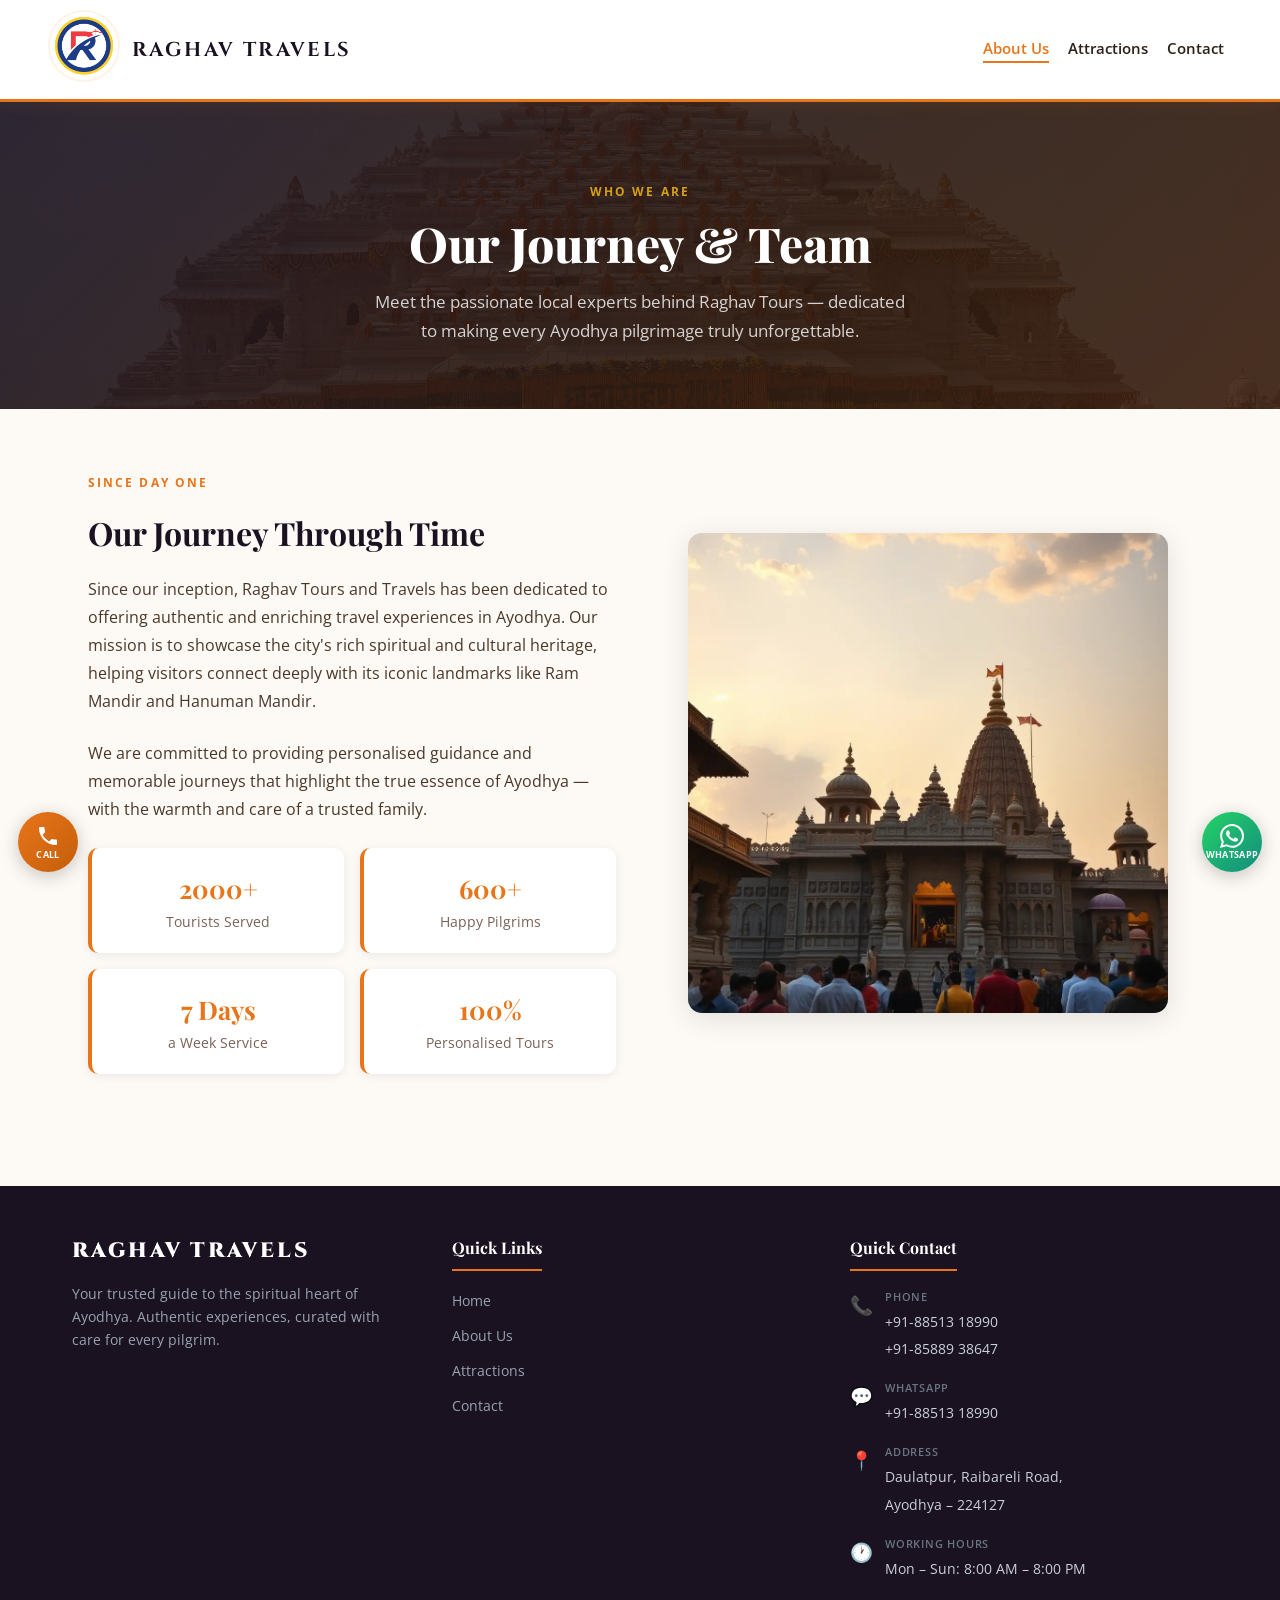
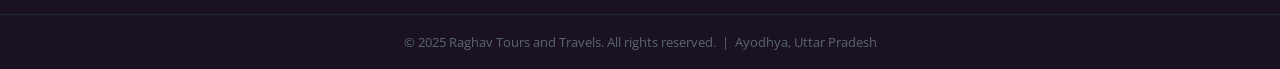
==== commit 794b2977: "email automation" ====
--- a/about-me/about-me.html
+++ b/about-me/about-me.html
@@ -53,43 +53,6 @@
     </div>
   </section>
 
-  <!-- Team Section -->
-  <section class="experts">
-    <div class="experts-container">
-      <div class="experts-text">
-        <small>Our Expert Team</small>
-        <h2>Meet the Experts</h2>
-        <p>Get to know our dedicated team of travel professionals, cultural historians, and local guides in Ayodhya.</p>
-        <a href="../contact-us/contact-us.html" class="btn primary">Book a Tour</a>
-      </div>
-      <div class="team">
-        <div class="card">
-          <img src="../refer/employees/anjali-sharma.jpg" alt="Anjali Sharma" />
-          <h3>Anjali Sharma</h3>
-          <p><em>Tour Guide &amp; Cultural Expert</em></p>
-          <p>Expert in offering cultural tours through Ayodhya's spiritual sites and local landmarks.</p>
-        </div>
-        <div class="card">
-          <img src="../refer/employees/Vikram-Patel.jpg" alt="Vikram Patel" />
-          <h3>Vikram Patel</h3>
-          <p><em>Travel Coordinator</em></p>
-          <p>Specialises in organising personalised tours and ensuring seamless travel experiences.</p>
-        </div>
-        <div class="card">
-          <img src="../refer/employees/Priya-Patel.jpg" alt="Priya Verma" />
-          <h3>Priya Verma</h3>
-          <p><em>Cultural Historian</em></p>
-          <p>Gives in-depth insights into Ayodhya's history and shares its significance during tours.</p>
-        </div>
-        <div class="card">
-          <img src="../refer/employees/Ramesh-Kumar.jpg" alt="Ramesh Kumar" />
-          <h3>Ramesh Kumar</h3>
-          <p><em>Local Guide &amp; Storyteller</em></p>
-          <p>Delights visitors with his stories and deep knowledge of Ayodhya's traditions.</p>
-        </div>
-      </div>
-    </div>
-  </section>
 
   <!-- Footer -->
   <footer class="site-footer">
